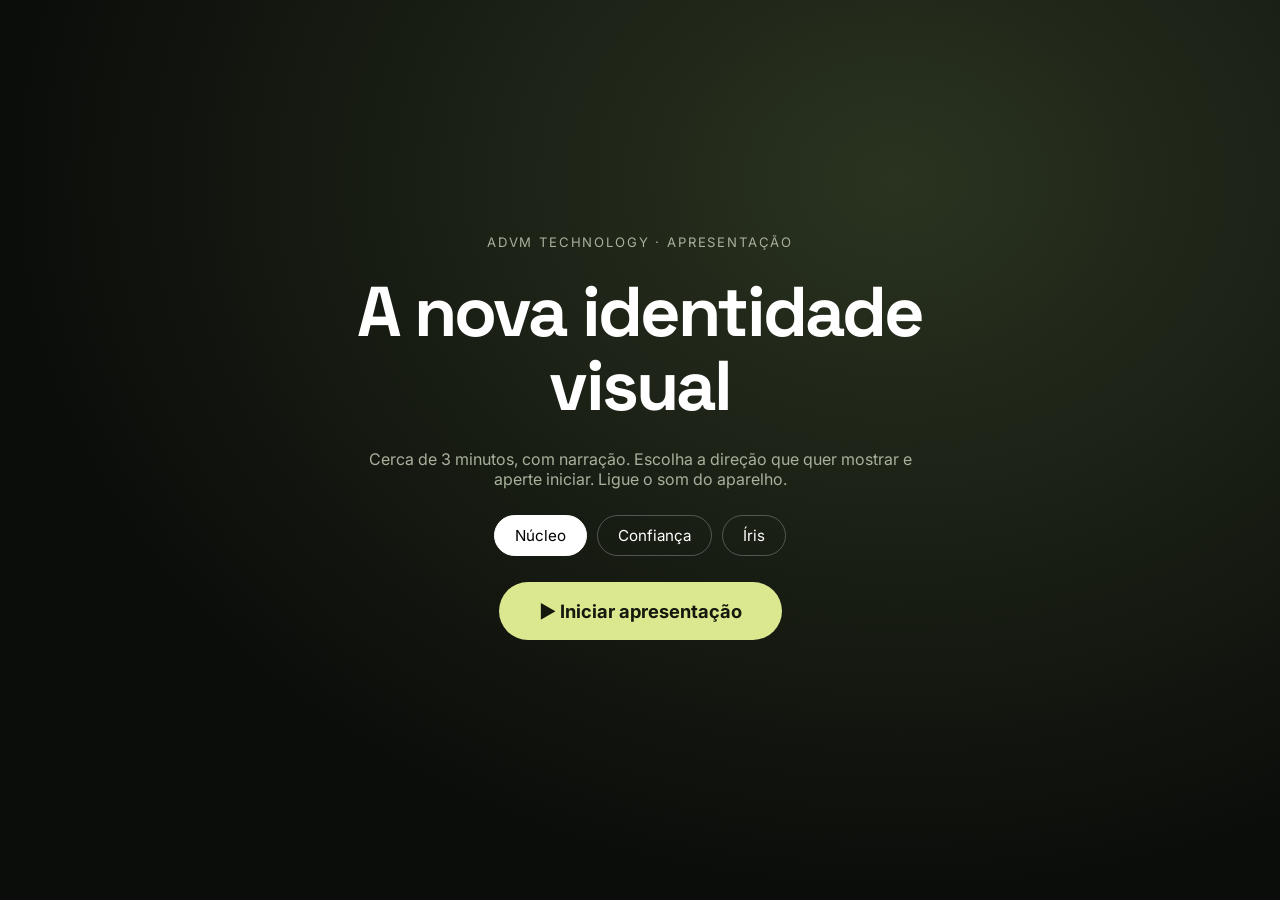
==== apresentacao/index.html @ 069dea04 "Adiciona apresentação animada com narração da identidade visual ADVM Co-Authored-By: Claude Sonnet 5" ====
<!DOCTYPE html>
<html lang="pt-BR">
<head>
<meta charset="UTF-8">
<meta name="viewport" content="width=device-width, initial-scale=1">
<title>ADVM Technology | Apresentação da identidade visual</title>
<link rel="preconnect" href="https://fonts.googleapis.com">
<link rel="preconnect" href="https://fonts.gstatic.com" crossorigin>
<link href="https://fonts.googleapis.com/css2?family=Inter:wght@400;500;600&family=JetBrains+Mono:wght@400;500&family=Outfit:wght@300;400;500;600&family=Sora:wght@400;600;700&family=Space+Grotesk:wght@400;500;700&display=swap" rel="stylesheet">
<style>
*{box-sizing:border-box;margin:0;padding:0}
html,body{height:100%;overflow:hidden;background:#000;color:#fff;font-family:'Inter',system-ui,sans-serif;-webkit-font-smoothing:antialiased}
button{font:inherit;color:inherit;cursor:pointer;border:0;background:none}
#stage{position:absolute;left:50%;top:50%;width:1920px;height:1080px;transform-origin:0 0;overflow:hidden;background:var(--bg);color:var(--fg);--t:cubic-bezier(.16,1,.3,1)}
#bgc{position:absolute;inset:0;width:100%;height:100%}
.glow{position:absolute;inset:0;background:radial-gradient(ellipse 60% 70% at 88% 12%,var(--glow),transparent 70%);opacity:.9}
.mono{font-family:'JetBrains Mono',monospace;letter-spacing:.12em;text-transform:uppercase}
.f1{font-family:var(--f1)}.ac{color:var(--ac)}
.scene{position:absolute;inset:0;opacity:0;visibility:hidden;transition:opacity .7s,transform .7s,filter .7s;transform:scale(1.04);filter:blur(10px)}
.scene.active{opacity:1;visibility:visible;transform:none;filter:none}
.scene.out{opacity:0;visibility:visible;transform:scale(.96) translateY(-30px);filter:blur(12px)}
[data-at]{opacity:0;transform:translateY(46px) scale(.97);transition:opacity .8s var(--t),transform .8s var(--t)}
[data-at].show{opacity:1;transform:none}
.kick{position:absolute;left:120px;top:90px;font-size:22px;color:var(--ac);display:flex;gap:18px;align-items:center}
.kick i{width:60px;height:2px;background:var(--ac);display:block}
h2.t{position:absolute;left:120px;top:140px;font-family:var(--f1);font-weight:var(--wmw);font-size:92px;letter-spacing:-.035em;line-height:1;max-width:1500px}
.lock{display:flex;align-items:center;gap:28px}.lock.v{flex-direction:column;gap:20px;text-align:center}
.wm{display:grid;line-height:1}.lock.v .wm{justify-items:center}
.wm b{font-family:var(--f1);font-weight:var(--wmw);letter-spacing:var(--wmls)}.wm small{font-family:var(--f2);letter-spacing:var(--subls);margin-top:.22em;font-size:.34em;font-weight:400;text-transform:uppercase}
/* marca animada */
.m-ring{stroke-dasharray:1;stroke-dashoffset:1}
.m-fill{opacity:0;transform-box:fill-box;transform-origin:center;transform:scale(.5)}
.active .m-ring{animation:draw 1.5s .25s cubic-bezier(.6,0,.2,1) forwards}
.active .m-fill{animation:pop .9s 1.1s cubic-bezier(.2,1.5,.3,1) forwards}
@keyframes draw{to{stroke-dashoffset:0}}@keyframes pop{to{opacity:1;transform:none}}
/* S1 */
#s1 .center{position:absolute;inset:0;display:grid;place-content:center;justify-items:center;gap:50px}
#s1 .wm b{font-size:190px;display:flex}#s1 .wm b span{display:inline-block;opacity:0;transform:translateY(120%)}
#s1 .wmwrap{overflow:hidden;padding:0 6px}
#s1 .wm small{font-size:44px}
#s1.s1 .wm b span{opacity:1;transform:none;transition:all .9s var(--t)}
#s1 .tag{font-size:26px;color:var(--ac);margin-top:12px}
.ping{position:absolute;border:2px solid var(--ac);border-radius:50%;opacity:0}
.active .ping{animation:ping 3s 1.4s infinite}.ping.b{animation-delay:2.4s!important}
@keyframes ping{0%{opacity:.7;transform:scale(.4)}100%{opacity:0;transform:scale(1.8)}}
/* S2 */
.old{position:absolute;left:140px;top:300px;width:700px;height:520px;border:2px dashed #ffffff30;border-radius:24px;display:grid;place-content:center;justify-items:center;gap:20px}
.old .lab{position:absolute;left:24px;top:18px;font-size:18px;color:#ff6b6b}
.old .gl{font-family:'Space Grotesk';font-weight:700;font-size:170px;letter-spacing:.06em;color:#9aa09a;filter:blur(2.2px);position:relative}
.active .old .gl{animation:glitch 2.2s infinite steps(1)}
@keyframes glitch{0%,100%{transform:none;text-shadow:none}10%{transform:translate(-8px,2px);text-shadow:8px 0 #f0f,-8px 0 #0ff}12%{transform:translate(6px,-3px)}14%{transform:none;text-shadow:none}60%{transform:translate(4px,0);text-shadow:-6px 0 #f0f,6px 0 #0ff}62%{transform:none;text-shadow:none}}
.old p{font-size:22px;color:#8a8f8a}
.probs{position:absolute;left:1000px;top:300px;display:grid;gap:34px;width:800px}
.pr{display:flex;align-items:center;gap:30px;font-family:var(--f1);font-size:54px;font-weight:var(--wmw);letter-spacing:-.02em}
.pr i{flex:none;width:76px;height:76px;border-radius:50%;background:#ff4a4a22;border:2px solid #ff4a4a;display:grid;place-items:center;color:#ff4a4a;font-style:normal;font-size:44px}
/* S3 */
.trip{position:absolute;left:120px;right:120px;top:400px;display:grid;grid-template-columns:repeat(3,1fr);gap:40px}
.tc{border:2px solid #ffffff18;border-radius:28px;padding:50px;background:#ffffff08;min-height:480px;display:grid;align-content:start;gap:24px}
.tc svg{width:150px;height:150px}.tc h3{font-family:var(--f1);font-size:78px;letter-spacing:-.03em;font-weight:var(--wmw);color:var(--ac)}.tc p{font-size:32px;opacity:.75;line-height:1.35}
.ripple{transform-box:fill-box;transform-origin:center;animation:rip 2.2s infinite}.ripple.r2{animation-delay:.7s}.ripple.r3{animation-delay:1.4s}
@keyframes rip{0%{opacity:.9;transform:scale(.4)}100%{opacity:0;transform:scale(1.3)}}
.scan{animation:scan 2.4s ease-in-out infinite alternate}@keyframes scan{from{transform:translateX(-26px)}to{transform:translateX(26px)}}
.beat{transform-box:fill-box;transform-origin:center;animation:beat 1.2s infinite}@keyframes beat{50%{transform:scale(1.12)}}
/* S4 */
.symwrap{position:absolute;left:180px;top:240px;width:720px;height:720px}
.symwrap .guide{position:absolute;inset:-60px;border:2px dashed #ffffff22;border-radius:50%}
.symwrap .cross-h,.symwrap .cross-v{position:absolute;background:#ffffff18}.cross-h{left:-100px;right:-100px;top:50%;height:2px}.cross-v{top:-100px;bottom:-100px;left:50%;width:2px}
.lbl{position:absolute;display:flex;align-items:center;gap:20px;font-size:26px}
.lbl i{display:block;height:2px;background:var(--ac)}.lbl b{font-family:var(--f1);font-size:64px;font-weight:var(--wmw);letter-spacing:-.02em}
.lbl span{display:block;opacity:.7;font-size:28px;max-width:520px;margin-top:6px;font-family:var(--f2)}
/* S5 */
.logos{position:absolute;left:120px;right:120px;top:330px;display:grid;grid-template-columns:1.2fr 1.2fr 1fr;gap:36px}
.lp{height:560px;border-radius:28px;display:grid;place-content:center;justify-items:center;gap:20px;border:2px solid #ffffff14}
.lp .lock .wm{font-size:60px}.lp.v .wm{font-size:64px}
.lp small.cap{position:absolute;bottom:20px;font-size:18px;opacity:.55}
.lp{position:relative}
/* S6 */
.bars{position:absolute;left:120px;right:120px;top:300px;bottom:110px;display:grid;grid-template-columns:repeat(5,1fr);gap:26px}
.bar{border-radius:28px;position:relative;overflow:hidden;display:grid;align-content:end;padding:36px;border:2px solid #ffffff22}
.bar{transform-origin:bottom;transform:scaleY(.12);opacity:.2;transition:transform .9s var(--t),opacity .9s}
.bar.show{transform:none;opacity:1}
.bar b{font-family:var(--f1);font-size:50px;letter-spacing:-.02em;font-weight:var(--wmw)}.bar .hx{font-size:26px;margin-top:8px}.bar p{font-size:24px;margin-top:6px;opacity:.8}
/* S7 */
.tyL{position:absolute;left:120px;top:330px;width:820px}.tyR{position:absolute;left:1000px;top:330px;width:800px}
.big{font-size:360px;line-height:.9;letter-spacing:-.04em}.tyL .nm,.tyR .nm{font-size:24px;color:var(--ac);margin-bottom:14px}
.sam{font-size:60px;line-height:1.12;letter-spacing:-.025em;margin-top:30px;font-family:var(--f1);font-weight:var(--wmw)}
.sam2{font-size:34px;line-height:1.45;margin-top:30px;opacity:.8;font-family:var(--f2)}
.cur::after{content:"";display:inline-block;width:.07em;height:.9em;background:var(--ac);margin-left:8px;vertical-align:-.08em;animation:blink 1s infinite}@keyframes blink{50%{opacity:0}}
/* S8 */
.phone{position:absolute;left:160px;top:250px;width:420px;height:760px;border-radius:56px;border:3px solid #ffffff30;background:var(--bg2);padding:34px 28px;overflow:hidden;box-shadow:0 40px 90px #0009}
.phone .pa{display:flex;align-items:center;gap:22px}.phone .av{width:118px;height:118px;border-radius:50%;background:var(--bg);display:grid;place-items:center;border:2px solid var(--ac)}
.phone .st{display:flex;gap:22px;text-align:center;font-size:19px}.phone .st b{display:block;font-size:26px}
.phone h5{font-size:24px;margin:18px 0 4px}.phone p{font-size:19px;opacity:.7;line-height:1.4}
.phone .gr{display:grid;grid-template-columns:repeat(3,1fr);gap:6px;margin-top:22px}.phone .gr div{aspect-ratio:1;border-radius:6px;display:grid;place-items:center;font-family:var(--f1);font-weight:var(--wmw);font-size:15px;line-height:1.05;padding:8px;text-align:center}
.cards{position:absolute;left:700px;top:260px;width:560px;height:620px}
.bc{position:absolute;width:520px;height:300px;border-radius:20px;padding:34px;display:flex;flex-direction:column;justify-content:space-between;box-shadow:0 30px 70px #0009;border:2px solid #ffffff18}
.bc .nm{font-family:var(--f1);font-weight:var(--wmw);font-size:32px}.bc .ct{font-size:20px;opacity:.85;line-height:1.5}
.bc.a{left:0;top:0;transform:rotate(-6deg)}.bc.b{left:70px;top:320px;transform:rotate(4deg)}
[data-at].bc.a.show{transform:rotate(-6deg)}[data-at].bc.b.show{transform:rotate(4deg)}
.site{position:absolute;left:1320px;top:290px;width:500px;height:560px;border-radius:24px;border:2px solid #ffffff22;background:var(--bg);overflow:hidden;box-shadow:0 40px 90px #0009}
.site .sb{display:flex;justify-content:space-between;align-items:center;padding:20px 24px;border-bottom:1px solid #ffffff14;font-size:15px}
.site h6{font-family:var(--f1);font-weight:var(--wmw);font-size:40px;line-height:1.04;letter-spacing:-.03em;padding:28px 24px 10px}
.site .wallm{display:grid;grid-template-columns:1fr 1fr;gap:8px;padding:12px 24px}.site .wallm i{aspect-ratio:16/9;border-radius:8px;background:linear-gradient(135deg,#0f1a2b,#18283e);border:1px solid #ffffff18;position:relative;overflow:hidden}
.site .wallm i::after{content:"";position:absolute;left:8px;top:8px;width:8px;height:8px;border-radius:50%;background:#ff3b3b;animation:blink 1.2s infinite}
.site .wallm i::before{content:"";position:absolute;left:0;right:0;height:3px;background:var(--ac);opacity:.35;animation:sw 2.6s linear infinite}@keyframes sw{from{top:-4px}to{top:100%}}
.site .bt{margin:14px 24px;display:inline-block;padding:14px 26px;border-radius:999px;font-weight:600;font-size:18px}
/* S9 */
.clear{position:absolute;left:150px;top:300px;width:760px;height:560px;display:grid;place-content:center;border:2px dashed var(--ac);border-radius:16px;background:#ffffff06}
.clear em{position:absolute;font-style:normal;font-size:20px;color:var(--ac)}
.clear .bx{position:absolute;inset:60px;border:1px solid #ffffff30}
.donts{position:absolute;left:1000px;top:300px;width:790px;display:grid;grid-template-columns:1fr 1fr 1fr;gap:26px}
.dn{height:300px;border-radius:22px;border:2px solid #ff4a4a55;background:#ffffff08;position:relative;display:grid;place-content:center;overflow:hidden}
.dn::after{content:"✕";position:absolute;right:14px;top:8px;color:#ff4a4a;font-size:40px}
.dn p{position:absolute;bottom:14px;left:0;right:0;text-align:center;font-size:19px;opacity:.75}
.seal{position:absolute;left:1000px;top:660px;width:790px;padding:26px 30px;border-radius:22px;border:2px solid var(--ac);font-size:28px;line-height:1.4;display:flex;gap:26px;align-items:center}
.seal i{flex:none;width:92px;height:92px;border:2px dashed var(--ac);border-radius:14px;display:grid;place-items:center;font-style:normal;font-size:16px;text-align:center;color:var(--ac)}
/* S10 */
.line{position:absolute;left:180px;right:180px;top:520px;height:6px;background:#ffffff18;border-radius:9px}
.line i{position:absolute;left:0;top:0;height:100%;width:0;background:var(--ac);border-radius:9px;transition:width 1.4s var(--t)}
.steps{position:absolute;left:120px;right:120px;top:420px;display:grid;grid-template-columns:repeat(5,1fr);gap:20px}
.stp{text-align:center;display:grid;gap:22px;justify-items:center;align-content:start}
.stp .nn{width:120px;height:120px;border-radius:50%;background:var(--bg);border:4px solid var(--ac);display:grid;place-items:center;font-family:var(--f1);font-weight:var(--wmw);font-size:54px;color:var(--ac)}
.stp h4{font-family:var(--f1);font-size:38px;font-weight:var(--wmw);letter-spacing:-.02em;margin-top:70px}.stp p{font-size:24px;opacity:.7;max-width:300px}
/* S11 */
#s11 .center{position:absolute;inset:0;display:grid;place-content:center;justify-items:center;gap:40px;text-align:center}
#s11 .wm b{font-size:150px}#s11 .wm small{font-size:36px}
#s11 h2{font-family:var(--f1);font-weight:var(--wmw);font-size:80px;letter-spacing:-.03em;line-height:1.05}
/* UI */
#sub{position:absolute;left:50%;bottom:64px;transform:translateX(-50%);max-width:1500px;text-align:center;font-size:40px;line-height:1.3;padding:16px 34px;border-radius:20px;background:#000a;backdrop-filter:blur(8px);opacity:0;transition:opacity .4s;z-index:5;font-weight:500}
#sub.on{opacity:1}
#ui{position:fixed;left:0;right:0;bottom:0;z-index:20;padding:14px 22px;display:flex;align-items:center;gap:14px;background:linear-gradient(transparent,#000c);opacity:0;transition:opacity .3s}
body.ui #ui,#ui:hover{opacity:1}
#ui button{width:42px;height:42px;border-radius:50%;background:#ffffff1f;font-size:17px;display:grid;place-items:center}#ui button:hover{background:#ffffff40}
#prog{flex:1;display:flex;gap:5px;height:8px}#prog i{flex:1;background:#ffffff30;border-radius:4px;position:relative;overflow:hidden;cursor:pointer}#prog i b{position:absolute;left:0;top:0;bottom:0;width:0;background:#fff}
#cnt{font-size:14px;opacity:.8;min-width:60px;text-align:right;font-family:'JetBrains Mono',monospace}
#start{position:fixed;inset:0;z-index:50;display:grid;place-content:center;justify-items:center;gap:26px;text-align:center;background:radial-gradient(ellipse at 70% 20%,#2a3320,#0b0d0a 70%);padding:30px}
#start h1{font-family:'Space Grotesk';font-size:clamp(2rem,5.5vw,4.4rem);letter-spacing:-.04em;line-height:1.05;max-width:16ch}
#start p{color:#a9b09c;max-width:56ch}
.pills{display:flex;gap:10px;flex-wrap:wrap;justify-content:center}.pills button{padding:10px 20px;border-radius:999px;border:1px solid #ffffff40;font-size:.95rem}.pills button.on{background:#fff;color:#000;border-color:#fff}
#go{padding:18px 40px;border-radius:999px;background:#dbe88f;color:#14180d;font-weight:700;font-size:1.15rem}#go:hover{box-shadow:0 0 40px #dbe88f66}
.hint{font-size:.82rem;color:#7f8872}
</style>
</head>
<body>
<div id="start">
  <p class="hint" style="letter-spacing:.14em;text-transform:uppercase">ADVM Technology · Apresentação</p>
  <h1>A nova identidade visual</h1>
  <p>Cerca de 3 minutos, com narração. Escolha a direção que quer mostrar e aperte iniciar. Ligue o som do aparelho.</p>
  <div class="pills" id="pills"></div>
  <button id="go">▶ Iniciar apresentação</button>
  <p class="hint" id="vhint"></p>
</div>
<div id="stage" style="display:none">
  <canvas id="bgc" width="1920" height="1080"></canvas><div class="glow"></div>
  <div id="scenes"></div>
  <div id="sub"></div>
</div>
<div id="ui"><button id="bPrev" aria-label="Anterior">⏮</button><button id="bPlay" aria-label="Pausar">⏸</button><button id="bNext" aria-label="Próxima">⏭</button><div id="prog"></div><span id="cnt"></span><button id="bMute" aria-label="Som">🔊</button><button id="bFull" aria-label="Tela cheia">⛶</button></div>

<script>
/* ===== TEMAS (as 3 direções) ===== */
const P_A = "M42 22H58L80 64L75 70H25L20 64ZM50 41L56 53H44Z", P_SH = "M50 4L90 18V50C90 74 73 90 50 97C27 90 10 74 10 50V18Z";
const T = {
 nucleo: { name: "Núcleo", tag: "tecnologia e precisão", m: "a", bg: "#101210", bg2: "#171b14", glow: "#4a5640", fg: "#eef2e4", ac: "#dbe88f", ac2: "#dbe88f", on: "#14180d", light: "#f1f4e6", lfg: "#1a2012", f1: "'Space Grotesk',sans-serif", f2: "'JetBrains Mono',monospace", fn1: "Space Grotesk", fn2: "JetBrains Mono", wmw: 700, wmls: ".14em", subls: ".42em",
   sym: ["O círculo é a lente: atenção constante.", "O A é a inicial da marca, uma base sólida e estável."], lb: [["LENTE", "atenção constante"], ["BASE", "a inicial, firme e estável"]],
   pal: [["Verde-limão", "#dbe88f", "para destaque e ação", "#14180d"], ["Oliva", "#5e694f", "para dar profundidade", "#eef2e4"], ["Grafite", "#101210", "como base de tudo", "#eef2e4"], ["Névoa", "#eef2e4", "para leitura confortável", "#101210"], ["Vermelho", "#ff4a4a", "só para alertas", "#101210"]] },
 confianca: { name: "Confiança", tag: "corporativa e institucional", m: "shield", bg: "#0a1a2f", bg2: "#10253f", glow: "#17508f", fg: "#f4f6f8", ac: "#3d9bff", ac2: "#0a1a2f", on: "#04101f", light: "#f4f6f8", lfg: "#0a1a2f", f1: "'Sora',sans-serif", f2: "'Inter',sans-serif", fn1: "Sora", fn2: "Inter", wmw: 700, wmls: ".1em", subls: ".38em",
   sym: ["O escudo é proteção: a promessa da marca.", "O A, no centro, é a inicial: uma base sólida."], lb: [["ESCUDO", "proteção como promessa"], ["BASE", "a inicial, firme e estável"]],
   pal: [["Azul-marinho", "#0a1a2f", "como base e seriedade", "#f4f6f8"], ["Azul-sinal", "#3d9bff", "para destaque e ação", "#04101f"], ["Aço", "#8aa0b8", "para textos de apoio", "#04101f"], ["Névoa", "#f4f6f8", "para fundos claros", "#0a1a2f"], ["Âmbar", "#ffb020", "só para alertas", "#04101f"]] },
 iris: { name: "Íris", tag: "sóbria e premium", m: "iris", bg: "#141312", bg2: "#1c1a18", glow: "#5a4a2a", fg: "#f3efe6", ac: "#c9ad72", ac2: "#c9ad72", on: "#141312", light: "#f3efe6", lfg: "#141312", f1: "'Outfit',sans-serif", f2: "'Inter',sans-serif", fn1: "Outfit", fn2: "Inter", wmw: 500, wmls: ".3em", subls: ".5em",
   sym: ["O círculo é a íris: um olhar atento.", "O A traz o ponto central, o foco de uma câmera."], lb: [["ÍRIS", "olhar sempre atento"], ["FOCO", "o ponto central do A"]],
   pal: [["Grafite", "#141312", "como base e elegância", "#f3efe6"], ["Champagne", "#c9ad72", "para destaque e detalhes", "#141312"], ["Bronze", "#8c7545", "para linhas e sombras", "#f3efe6"], ["Areia", "#f3efe6", "para fundos claros", "#141312"], ["Chumbo", "#2a2825", "para superfícies", "#f3efe6"]] }
};
function mk(d, c1, c2, s, anim) {
  const a = `width="${s}" height="${s}" viewBox="0 0 100 100" aria-hidden="true"`, R = anim ? "m-ring" : "", F = anim ? "m-fill" : "", ps = anim ? ' pathLength="1"' : "";
  const sa = anim ? "" : ' style="stroke-dasharray:none"';
  if (d.m === "a") return `<svg ${a}><circle class="${R}"${ps} cx="50" cy="50" r="46" fill="none" stroke="${c1}" stroke-width="4"/><path class="${F}" fill="${c1}" fill-rule="evenodd" d="${P_A}"/></svg>`;
  if (d.m === "shield") return `<svg ${a}><path class="${R}"${ps} d="${P_SH}" fill="none" stroke="${c1}" stroke-width="3"/><path class="${F}" d="${P_SH}" fill="${c1}"/><path class="${F}" transform="translate(20 20) scale(.6)" fill="${c2}" fill-rule="evenodd" d="${P_A}"/></svg>`;
  return `<svg ${a}><circle class="${R}"${ps} cx="50" cy="50" r="46" fill="none" stroke="${c1}" stroke-width="2.5"/><path class="${R}"${ps} d="M29 74L50 26L71 74" fill="none" stroke="${c1}" stroke-width="6"/><path class="${F}" d="M39 60H61" stroke="${c1}" stroke-width="5"/><circle class="${F}" cx="50" cy="45" r="3.6" fill="${c2}"/></svg>`;
}
const lock = (d, c1, c2, fg, v, ms, fs, anim) => `<div class="lock ${v ? "v" : ""}" style="color:${fg}">${mk(d, c1, c2, ms, anim)}<div class="wm" style="font-size:${fs}px"><b>ADVM</b><small>Technology</small></div></div>`;
const dkC = d => d.m === "shield" ? ["#0a1a2f", "#3d9bff"] : d.m === "iris" ? ["#8c7545", "#8c7545"] : ["#1a2012", "#1a2012"];

/* ===== CENAS ===== */
function scenes(d) {
  const [lk1, lk2] = dkC(d), pal = d.pal;
  const iconEye = `<svg viewBox="0 0 150 150"><circle class="ripple" cx="75" cy="75" r="60" fill="none" stroke="${d.ac}" stroke-width="3"/><circle class="ripple r2" cx="75" cy="75" r="60" fill="none" stroke="${d.ac}" stroke-width="3"/><circle cx="75" cy="75" r="40" fill="none" stroke="${d.ac}" stroke-width="5"/><circle class="beat" cx="75" cy="75" r="16" fill="${d.ac}"/></svg>`;
  const iconSense = `<svg viewBox="0 0 150 150"><path class="ripple" d="M25 75a50 50 0 0 1 100 0" fill="none" stroke="${d.ac}" stroke-width="4"/><path class="ripple r2" d="M40 75a35 35 0 0 1 70 0" fill="none" stroke="${d.ac}" stroke-width="4"/><path class="ripple r3" d="M55 75a20 20 0 0 1 40 0" fill="none" stroke="${d.ac}" stroke-width="4"/><circle cx="75" cy="92" r="12" fill="${d.ac}"/><path d="M75 104V130" stroke="${d.ac}" stroke-width="5"/></svg>`;
  const iconResp = `<svg viewBox="0 0 150 150"><path class="beat" d="M75 12L125 30V70C125 102 104 124 75 136C46 124 25 102 25 70V30Z" fill="none" stroke="${d.ac}" stroke-width="5"/><path d="M52 76L68 92L100 56" fill="none" stroke="${d.ac}" stroke-width="9" stroke-linecap="round" stroke-linejoin="round"/></svg>`;
  const wmL = "ADVM".split("").map((c, i) => `<span style="transition-delay:${i * .12}s">${c}</span>`).join("");
  return [
   { id: "s1", html: `<div class="center"><div style="position:relative;display:grid;place-items:center"><i class="ping" style="width:520px;height:520px"></i><i class="ping b" style="width:520px;height:520px"></i>${mk(d, d.ac, d.ac2, 360, true)}</div>
      <div class="wm f1" style="font-size:1px"><div class="wmwrap"><b>${wmL}</b></div><small data-at="1" style="font-size:44px">Technology</small></div>
      <div class="tag mono" data-at="2">Nova identidade visual · ${d.name}</div></div>`,
     say: ["Esta é a nova identidade visual da ADVM Technology.", "Uma marca que vigia, detecta e responde.", `Direção ${d.name}: ${d.tag}.`], on: s => document.getElementById("s1").classList.toggle("s1", s >= 1) },
   { id: "s2", html: `<div class="kick mono"><i></i>Ponto de partida</div><h2 class="t">Antes: só um logo.</h2>
      <div class="old"><span class="lab mono">Logo atual</span><div class="gl">ADVM</div><p>imagem, sem versão vetorial</p></div>
      <div class="probs"><div class="pr" data-at="1"><i>✕</i>Sem versão vetorial</div><div class="pr" data-at="2"><i>✕</i>Sem cores definidas</div><div class="pr" data-at="2" style="transition-delay:.25s"><i>✕</i>Sem regras de uso</div><div class="pr" data-at="3"><i>✕</i>Sem redes sociais</div></div>`,
     say: ["Antes, a ADVM tinha apenas um logo feito com inteligência artificial.", "Em imagem, sem versão vetorial.", "Sem cores definidas e sem regras de uso.", "E sem nenhuma presença nas redes sociais."] },
   { id: "s3", html: `<div class="kick mono"><i></i>Conceito</div><h2 class="t">Segurança que vigia, detecta e responde.</h2>
      <div class="trip"><div class="tc" data-at="1">${iconEye}<h3>Vigia</h3><p>Câmeras sempre atentas, dia e noite.</p></div><div class="tc" data-at="2">${iconSense}<h3>Detecta</h3><p>Sensores que percebem antes do problema crescer.</p></div><div class="tc" data-at="3">${iconResp}<h3>Responde</h3><p>Ação rápida, com um único responsável.</p></div></div>`,
     say: ["O conceito nasce de uma promessa simples.", "Vigia: câmeras sempre atentas.", "Detecta: sensores que percebem antes que o problema cresça.", "Responde: ação rápida, com um único responsável pela obra."] },
   { id: "s4", html: `<div class="kick mono"><i></i>O símbolo</div><h2 class="t" style="left:1000px;top:150px;max-width:800px;font-size:80px">Simples. Forte. Reconhecível.</h2>
      <div class="symwrap"><div class="guide"></div><div class="cross-h"></div><div class="cross-v"></div>${mk(d, d.ac, d.ac2, 720, true)}</div>
      <div class="lbl" style="left:1000px;top:470px" data-at="1"><i style="width:70px"></i><div><b>${d.lb[0][0]}</b><span>${d.lb[0][1]}</span></div></div>
      <div class="lbl" style="left:1000px;top:690px" data-at="2"><i style="width:70px"></i><div><b>${d.lb[1][0]}</b><span>${d.lb[1][1]}</span></div></div>`,
     say: ["O símbolo é simples e forte.", d.sym[0], d.sym[1], "Dois elementos, uma ideia: proteger."] },
   { id: "s5", html: `<div class="kick mono"><i></i>A logo</div><h2 class="t">Funciona em qualquer fundo.</h2>
      <div class="logos"><div class="lp" data-at="1" style="background:${d.bg2}">${lock(d, d.ac, d.ac2, d.fg, false, 120, 60)}<small class="cap mono">horizontal · fundo escuro</small></div>
      <div class="lp" data-at="2" style="background:${d.light}">${lock(d, lk1, lk2, d.lfg, false, 120, 60)}<small class="cap mono" style="color:${d.lfg}">horizontal · fundo claro</small></div>
      <div class="lp" data-at="3" style="background:${d.ac}">${lock(d, d.on, d.m === "shield" ? d.ac : d.on, d.on, true, 150, 64)}<small class="cap mono" style="color:${d.on}">vertical · cor de destaque</small></div></div>`,
     say: ["A logo funciona em qualquer fundo.", "Versão horizontal, para o dia a dia.", "Versão clara, para documentos e papel.", "E a vertical, em cor de destaque, para os momentos especiais."] },
   { id: "s6", html: `<div class="kick mono"><i></i>Cores</div><h2 class="t">Uma paleta enxuta, com função.</h2>
      <div class="bars">${pal.map((p, i) => `<div class="bar" data-at="${i + 1}" data-bar style="background:${p[1]};color:${p[3]}"><b>${p[0]}</b><div class="hx mono">${p[1].toUpperCase()}</div><p>${p[2]}</p></div>`).join("")}</div>`,
     say: ["Uma paleta enxuta, e cada cor com uma função.", ...pal.map(p => `${p[0]}, ${p[2]}.`)] },
   { id: "s7", html: `<div class="kick mono"><i></i>Tipografia</div><h2 class="t">Duas fontes. Uma voz.</h2>
      <div class="tyL" data-at="1"><div class="nm mono">Títulos · ${d.fn1}</div><div class="big f1" style="font-weight:${d.wmw}">Aa</div><div class="sam cur">Segurança que vigia.</div></div>
      <div class="tyR" data-at="2"><div class="nm mono">Textos · ${d.fn2}</div><div class="big" style="font-family:${d.f2}">Aa</div><div class="sam2">Controle de acesso, CFTV, alarme e detecção de incêndio. Do projeto à manutenção.</div></div>`,
     say: ["Duas fontes, uma única voz.", `${d.fn1}, nos títulos e na logo.`, `E ${d.fn2}, nos textos e detalhes.`, "Moderna, legível e com personalidade."] },
   { id: "s8", html: `<div class="kick mono"><i></i>Aplicações</div><h2 class="t" style="left:700px;top:140px;font-size:76px;max-width:1100px">A identidade em ação.</h2>
      <div class="phone" data-at="1"><div class="pa"><div class="av">${mk(d, d.ac, d.ac2, 78)}</div><div class="st"><div><b>0</b>posts</div><div><b>0</b>seguidores</div></div></div><h5>ADVM Technology</h5><p>Segurança eletrônica. Controle de acesso, CFTV, alarme e incêndio.</p>
        <div class="gr">${["Segurança que vigia.", "Controle de acesso", "CFTV", "Incêndio", "Alarme", "Obras"].map((t, i) => `<div style="background:${i % 2 ? d.light : d.ac};color:${i % 2 ? d.lfg : d.on}">${t}</div>`).join("")}</div></div>
      <div class="cards"><div class="bc a" data-at="2" style="background:${d.bg2};color:${d.fg}">${lock(d, d.ac, d.ac2, d.fg, false, 54, 30)}<div><div class="nm">Nome Sobrenome</div><div class="ct">Cargo · (00) 00000-0000<br>contato@seudominio.com.br</div></div></div>
        <div class="bc b" data-at="2" style="background:${d.ac};color:${d.on};align-items:center;justify-content:center;transition-delay:.3s">${lock(d, d.on, d.m === "shield" ? d.ac : d.on, d.on, true, 90, 42)}</div></div>
      <div class="site" data-at="3"><div class="sb">${lock(d, d.ac, d.ac2, d.fg, false, 30, 16)}<span class="ac">Orçamento</span></div><h6>Segurança que <span class="ac">vigia</span>, detecta e responde.</h6><div class="wallm"><i></i><i></i><i></i><i></i></div><span class="bt" style="background:${d.ac};color:${d.on}">Falar com a central →</span></div>`,
     say: ["Agora, a identidade em ação.", "No Instagram, com avatar e posts padronizados. O perfil será criado junto.", "No cartão de visita, frente e verso.", "E no site, que vira uma central de monitoramento ao vivo."] },
   { id: "s9", html: `<div class="kick mono"><i></i>Regras de uso</div><h2 class="t">Consistência é confiança.</h2>
      <div class="clear" data-at="1"><div class="bx"></div><em style="left:20px;top:14px">espaço de proteção</em>${lock(d, d.ac, d.ac2, d.fg, false, 140, 74)}</div>
      <div class="donts"><div class="dn" data-at="2"><div style="transform:scaleX(1.6) scaleY(.6)">${lock(d, d.ac, d.ac2, d.fg, true, 70, 34)}</div><p>não distorcer</p></div><div class="dn" data-at="2" style="transition-delay:.2s"><div style="transform:rotate(-24deg)">${lock(d, d.ac, d.ac2, d.fg, true, 70, 34)}</div><p>não girar</p></div><div class="dn" data-at="2" style="transition-delay:.4s"><div>${lock(d, "#ff4a4a", "#ff4a4a", "#ff4a4a", true, 70, 34)}</div><p>não trocar as cores</p></div></div>
      <div class="seal" data-at="3"><i class="mono">selo<br>oficial</i><div>O selo da Intelbras entra sempre <b class="ac">separado</b> da logo e sem alterações.</div></div>`,
     say: ["Para manter tudo consistente, existem regras.", "Respeitar o espaço de proteção ao redor da logo.", "Nunca distorcer, girar ou trocar as cores.", "E o selo oficial da Intelbras entra sempre separado, sem alterações, como pede o manual de parceiros."] },
   { id: "s10", html: `<div class="kick mono"><i></i>Próximos passos</div><h2 class="t">Do conceito ao mercado.</h2>
      <div class="line"><i id="lnFill"></i></div>
      <div class="steps">${[["1", "Aprovar", "escolher a direção"], ["2", "Kit de marca", "logo em SVG e PNG, paleta e guia"], ["3", "Site", "aplicar a identidade"], ["4", "Redes", "Instagram e Google"], ["5", "Selo", "Intelbras no lugar certo"]].map((s, i) => `<div class="stp" data-at="${Math.min(i + 1, 4)}" style="transition-delay:${i === 4 ? .35 : 0}s"><div class="nn">${s[0]}</div><h4>${s[1]}</h4><p>${s[2]}</p></div>`).join("")}</div>`,
     say: ["Os próximos passos são claros.", "Aprovar a direção.", "Receber o kit de marca completo.", "Aplicar tudo no site.", "Criar o Instagram e o perfil no Google, com o selo oficial no lugar certo."],
     on: s => { document.getElementById("lnFill").style.width = Math.min(100, s * 25 + 2) + "%"; } },
   { id: "s11", html: `<div class="center"><div style="position:relative;display:grid;place-items:center"><i class="ping" style="width:420px;height:420px"></i><i class="ping b" style="width:420px;height:420px"></i>${mk(d, d.ac, d.ac2, 280, true)}</div>
      <div class="wm f1" style="font-size:1px"><b style="font-size:150px">ADVM</b><small style="font-size:36px">Technology</small></div>
      <h2 data-at="1">Tecnologia que <span class="ac">enxerga</span>.<br>Identidade que <span class="ac">fica</span>.</h2></div>`,
     say: ["ADVM Technology.", "Tecnologia que enxerga. Identidade que fica."], tail: 2500 }
  ];
}

/* ===== ESTADO / MOTOR ===== */
const $ = s => document.querySelector(s);
let theme = location.hash.replace("#", ""); if (!T[theme]) theme = "nucleo";
let S = [], idx = 0, playing = false, token = 0, muted = false, ptVoice = null, audioCtx = null, drone = null;
const stage = $("#stage"), subEl = $("#sub");

function applyTheme() {
  const d = T[theme]; stage.style.cssText += `;--bg:${d.bg};--bg2:${d.bg2};--glow:${d.glow};--fg:${d.fg};--ac:${d.ac};--f1:${d.f1};--f2:${d.f2};--wmw:${d.wmw};--wmls:${d.wmls};--subls:${d.subls}`;
  S = scenes(d); $("#scenes").innerHTML = S.map(s => `<section class="scene" id="${s.id}">${s.html}</section>`).join("");
  $("#prog").innerHTML = S.map((_, i) => `<i data-i="${i}"><b></b></i>`).join("");
  $("#prog").querySelectorAll("i").forEach(el => el.addEventListener("click", () => goScene(+el.dataset.i)));
}
$("#pills").innerHTML = Object.keys(T).map(k => `<button data-k="${k}" class="${k === theme ? "on" : ""}">${T[k].name}</button>`).join("");
$("#pills").addEventListener("click", e => { const k = e.target.dataset.k; if (!k) return; theme = k; location.hash = k; $("#pills").querySelectorAll("button").forEach(b => b.classList.toggle("on", b.dataset.k === k)); });

function fit() { const s = Math.min(innerWidth / 1920, innerHeight / 1080); stage.style.transform = `translate(${-960 * s}px,${-540 * s}px) scale(${s})`; stage.style.left = "50%"; stage.style.top = "50%"; }
addEventListener("resize", fit);

/* voz */
function pickVoice() {
  const vs = speechSynthesis.getVoices(); if (!vs.length) return;
  const pt = vs.filter(v => /^pt[-_]BR/i.test(v.lang) || /portugu[eê]s.*brasil|brazil/i.test(v.name));
  const rank = v => /google|natural|neural|online|luciana|francisca|antonio|thalita|microsoft/i.test(v.name) ? 0 : 1;
  ptVoice = pt.sort((a, b) => rank(a) - rank(b))[0] || vs.find(v => /^pt/i.test(v.lang)) || null;
  $("#vhint").textContent = ptVoice ? "Voz da narração: " + ptVoice.name : "Nenhuma voz em português encontrada neste aparelho: a apresentação segue com legendas.";
}
if ("speechSynthesis" in window) { pickVoice(); speechSynthesis.addEventListener("voiceschanged", pickVoice); }

const sleep = (ms, my) => new Promise(res => { let e = 0; const iv = setInterval(() => { if (my !== token) { clearInterval(iv); res(false); return; } if (playing) e += 50; if (e >= ms) { clearInterval(iv); res(true); } }, 50); });
function speak(text, my) {
  const fallback = () => sleep(Math.max(1700, text.split(/\s+/).length * 400), my);
  if (muted || !ptVoice || !("speechSynthesis" in window)) return fallback();
  return new Promise(res => {
    let done = false, started = false; const u = new SpeechSynthesisUtterance(text);
    u.voice = ptVoice; u.lang = ptVoice.lang; u.rate = 1.06; u.pitch = 1;
    const fin = v => { if (!done) { done = true; clearInterval(iv); res(v); } };
    u.onstart = () => { started = true; }; u.onend = () => fin(true); u.onerror = () => { if (!started) fallback().then(fin); else fin(true); };
    speechSynthesis.cancel(); speechSynthesis.speak(u);
    setTimeout(() => { if (!started && !done) { speechSynthesis.cancel(); fallback().then(fin); } }, 2500);
    const iv = setInterval(() => { if (my !== token) { speechSynthesis.cancel(); fin(false); } }, 80);
  });
}

/* áudio: whoosh + base ambiente */
function audioInit() {
  if (audioCtx) return; try { audioCtx = new (window.AudioContext || window.webkitAudioContext)(); } catch (e) { return; }
  const g = audioCtx.createGain(); g.gain.value = .035; g.connect(audioCtx.destination);
  [55, 82.5, 110.4].forEach((f, i) => { const o = audioCtx.createOscillator(); o.type = i ? "sine" : "triangle"; o.frequency.value = f; const l = audioCtx.createGain(); l.gain.value = i ? .5 : 1; o.connect(l); l.connect(g); o.start(); });
  drone = g;
}
function whoosh() {
  if (!audioCtx || muted) return; const t = audioCtx.currentTime, len = audioCtx.sampleRate * .7, b = audioCtx.createBuffer(1, len, audioCtx.sampleRate), d = b.getChannelData(0);
  for (let i = 0; i < len; i++) d[i] = (Math.random() * 2 - 1) * Math.pow(1 - i / len, 2);
  const s = audioCtx.createBufferSource(); s.buffer = b; const f = audioCtx.createBiquadFilter(); f.type = "bandpass"; f.Q.value = 1.2; f.frequency.setValueAtTime(300, t); f.frequency.exponentialRampToValueAtTime(3200, t + .6);
  const g = audioCtx.createGain(); g.gain.setValueAtTime(.0001, t); g.gain.exponentialRampToValueAtTime(.16, t + .15); g.gain.exponentialRampToValueAtTime(.0001, t + .7);
  s.connect(f); f.connect(g); g.connect(audioCtx.destination); s.start(t);
}

/* cenas */
function reveal(el, step) { el.querySelectorAll("[data-at]").forEach(n => n.classList.toggle("show", +n.dataset.at <= step)); }
function setProg(i, frac) { $("#prog").querySelectorAll("i").forEach((el, k) => el.firstChild.style.width = (k < i ? 100 : k === i ? frac * 100 : 0) + "%"); $("#cnt").textContent = `${i + 1} / ${S.length}`; }
function sub(t) { subEl.textContent = t; subEl.classList.toggle("on", !!t); }
function show(i, step) { // para depuração e navegação
  S.forEach((s, k) => { const el = document.getElementById(s.id); el.classList.toggle("active", k === i); el.classList.remove("out"); });
  const el = document.getElementById(S[i].id); reveal(el, step); if (S[i].on) S[i].on(step);
}
async function playScene(i) {
  const my = ++token, sc = S[i], prev = S[idx] && idx !== i ? document.getElementById(S[idx].id) : null; idx = i;
  if (prev) { prev.classList.remove("active"); prev.classList.add("out"); setTimeout(() => prev.classList.remove("out"), 750); }
  const el = document.getElementById(sc.id); el.querySelectorAll("[data-at]").forEach(n => n.classList.remove("show")); if (sc.on) sc.on(-1);
  el.classList.remove("active"); void el.offsetWidth; el.classList.add("active"); whoosh(); boost = 1; sub(""); setProg(i, 0);
  await sleep(700, my);
  for (let s = 0; s < sc.say.length; s++) {
    if (my !== token) return; reveal(el, s); if (sc.on) sc.on(s); sub(sc.say[s]); setProg(i, (s + .5) / sc.say.length);
    if (!(await speak(sc.say[s], my))) return; setProg(i, (s + 1) / sc.say.length); if (!(await sleep(450, my))) return;
  }
  if (!(await sleep(sc.tail || 900, my))) return;
  if (i < S.length - 1) playScene(i + 1); else { playing = false; sub(""); $("#bPlay").textContent = "↻"; }
}
function goScene(i) { i = Math.max(0, Math.min(S.length - 1, i)); if (!playing) { playing = true; $("#bPlay").textContent = "⏸"; } speechSynthesis && speechSynthesis.cancel(); playScene(i); }
function toggle() {
  if (!playing && idx === S.length - 1 && $("#bPlay").textContent === "↻") { goScene(0); return; }
  playing = !playing; $("#bPlay").textContent = playing ? "⏸" : "▶"; if ("speechSynthesis" in window && started) playing ? speechSynthesis.resume() : speechSynthesis.pause();
}
let started = false;
function begin() {
  $("#start").style.display = "none"; stage.style.display = "block"; applyTheme(); fit(); started = true; playing = true; audioInit(); bgLoop(); playScene(0); uiShow();
}
$("#go").addEventListener("click", begin);
$("#bPlay").addEventListener("click", toggle); $("#bNext").addEventListener("click", () => goScene(idx + 1)); $("#bPrev").addEventListener("click", () => goScene(idx - 1));
$("#bMute").addEventListener("click", () => { muted = !muted; $("#bMute").textContent = muted ? "🔇" : "🔊"; if (muted && "speechSynthesis" in window) speechSynthesis.cancel(); if (drone) drone.gain.value = muted ? 0 : .035; });
$("#bFull").addEventListener("click", () => { document.fullscreenElement ? document.exitFullscreen() : document.documentElement.requestFullscreen().catch(() => {}); });
addEventListener("keydown", e => { if (!started) return; if (e.key === "ArrowRight") goScene(idx + 1); else if (e.key === "ArrowLeft") goScene(idx - 1); else if (e.key === " ") { e.preventDefault(); toggle(); } else if (e.key === "f") $("#bFull").click(); });
let uiT; function uiShow() { document.body.classList.add("ui"); clearTimeout(uiT); uiT = setTimeout(() => document.body.classList.remove("ui"), 2600); }
addEventListener("pointermove", uiShow);

/* fundo animado */
let boost = 0;
function bgLoop() {
  const c = $("#bgc"), x = c.getContext("2d"), d = T[theme], pts = Array.from({ length: 70 }, () => ({ x: Math.random() * 1920, y: Math.random() * 1080, v: .15 + Math.random() * .5, r: 1 + Math.random() * 2.2 }));
  let t = 0;
  (function f() {
    t += 1; const col = d.ac; x.clearRect(0, 0, 1920, 1080); boost *= .96;
    x.strokeStyle = col + "14"; x.lineWidth = 1; const off = (t * .4) % 80;
    for (let i = -1; i < 25; i++) { x.beginPath(); x.moveTo(i * 80 + off, 0); x.lineTo(i * 80 + off, 1080); x.stroke(); }
    for (let i = 0; i < 14; i++) { x.beginPath(); x.moveTo(0, i * 80); x.lineTo(1920, i * 80); x.stroke(); }
    pts.forEach(p => { p.y -= p.v * (1 + boost * 6); if (p.y < -5) { p.y = 1085; p.x = Math.random() * 1920; } x.fillStyle = col + "55"; x.beginPath(); x.arc(p.x, p.y, p.r, 0, 7); x.fill(); });
    const sy = (t * 2.2) % 1300 - 110; const g = x.createLinearGradient(0, sy, 0, sy + 110); g.addColorStop(0, col + "00"); g.addColorStop(.5, col + "12"); g.addColorStop(1, col + "00"); x.fillStyle = g; x.fillRect(0, sy, 1920, 110);
    requestAnimationFrame(f);
  })();
}
window.__show = (i, s, th) => { if (th) theme = th; if (!started) { $("#start").style.display = "none"; stage.style.display = "block"; applyTheme(); fit(); started = true; bgLoop(); } show(i, s); };
</script>
</body>
</html>
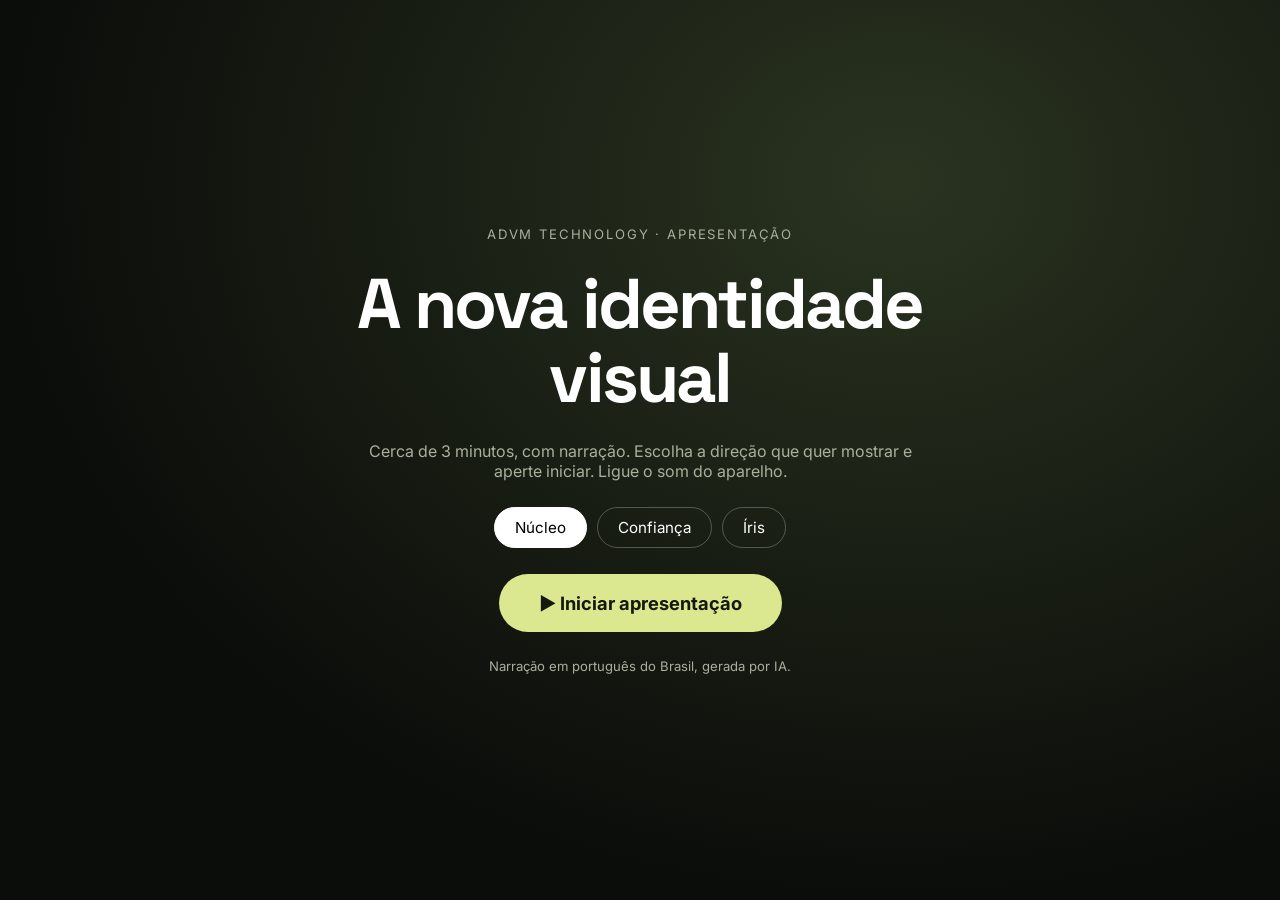
==== commit e8e46ab4: "Apresentação: narração com voz de IA em português do Brasil Co-Authored-By: Claude Sonnet 5.5 <norep" ====
--- a/apresentacao/index.html
+++ b/apresentacao/index.html
@@ -148,7 +148,7 @@
   <p>Cerca de 3 minutos, com narração. Escolha a direção que quer mostrar e aperte iniciar. Ligue o som do aparelho.</p>
   <div class="pills" id="pills"></div>
   <button id="go">▶ Iniciar apresentação</button>
-  <p class="hint" id="vhint"></p>
+  <p class="hint" id="vhint">Narração em português do Brasil, gerada por IA.</p>
 </div>
 <div id="stage" style="display:none">
   <canvas id="bgc" width="1920" height="1080"></canvas><div class="glow"></div>
@@ -265,14 +265,88 @@
   const pt = vs.filter(v => /^pt[-_]BR/i.test(v.lang) || /portugu[eê]s.*brasil|brazil/i.test(v.name));
   const rank = v => /google|natural|neural|online|luciana|francisca|antonio|thalita|microsoft/i.test(v.name) ? 0 : 1;
   ptVoice = pt.sort((a, b) => rank(a) - rank(b))[0] || vs.find(v => /^pt/i.test(v.lang)) || null;
-  $("#vhint").textContent = ptVoice ? "Voz da narração: " + ptVoice.name : "Nenhuma voz em português encontrada neste aparelho: a apresentação segue com legendas.";
+  
 }
 if ("speechSynthesis" in window) { pickVoice(); speechSynthesis.addEventListener("voiceschanged", pickVoice); }
 
 const sleep = (ms, my) => new Promise(res => { let e = 0; const iv = setInterval(() => { if (my !== token) { clearInterval(iv); res(false); return; } if (playing) e += 50; if (e >= ms) { clearInterval(iv); res(true); } }, 50); });
+const AUDIO = {
+"Esta é a nova identidade visual da ADVM Technology.": "audio/00.mp3",
+"Uma marca que vigia, detecta e responde.": "audio/01.mp3",
+"Direção Núcleo: tecnologia e precisão.": "audio/02.mp3",
+"Antes, a ADVM tinha apenas um logo feito com inteligência artificial.": "audio/03.mp3",
+"Em imagem, sem versão vetorial.": "audio/04.mp3",
+"Sem cores definidas e sem regras de uso.": "audio/05.mp3",
+"E sem nenhuma presença nas redes sociais.": "audio/06.mp3",
+"O conceito nasce de uma promessa simples.": "audio/07.mp3",
+"Vigia: câmeras sempre atentas.": "audio/08.mp3",
+"Detecta: sensores que percebem antes que o problema cresça.": "audio/09.mp3",
+"Responde: ação rápida, com um único responsável pela obra.": "audio/10.mp3",
+"O símbolo é simples e forte.": "audio/11.mp3",
+"O círculo é a lente: atenção constante.": "audio/12.mp3",
+"O A é a inicial da marca, uma base sólida e estável.": "audio/13.mp3",
+"Dois elementos, uma ideia: proteger.": "audio/14.mp3",
+"A logo funciona em qualquer fundo.": "audio/15.mp3",
+"Versão horizontal, para o dia a dia.": "audio/16.mp3",
+"Versão clara, para documentos e papel.": "audio/17.mp3",
+"E a vertical, em cor de destaque, para os momentos especiais.": "audio/18.mp3",
+"Uma paleta enxuta, e cada cor com uma função.": "audio/19.mp3",
+"Verde-limão, para destaque e ação.": "audio/20.mp3",
+"Oliva, para dar profundidade.": "audio/21.mp3",
+"Grafite, como base de tudo.": "audio/22.mp3",
+"Névoa, para leitura confortável.": "audio/23.mp3",
+"Vermelho, só para alertas.": "audio/24.mp3",
+"Duas fontes, uma única voz.": "audio/25.mp3",
+"Space Grotesk, nos títulos e na logo.": "audio/26.mp3",
+"E JetBrains Mono, nos textos e detalhes.": "audio/27.mp3",
+"Moderna, legível e com personalidade.": "audio/28.mp3",
+"Agora, a identidade em ação.": "audio/29.mp3",
+"No Instagram, com avatar e posts padronizados. O perfil será criado junto.": "audio/30.mp3",
+"No cartão de visita, frente e verso.": "audio/31.mp3",
+"E no site, que vira uma central de monitoramento ao vivo.": "audio/32.mp3",
+"Para manter tudo consistente, existem regras.": "audio/33.mp3",
+"Respeitar o espaço de proteção ao redor da logo.": "audio/34.mp3",
+"Nunca distorcer, girar ou trocar as cores.": "audio/35.mp3",
+"E o selo oficial da Intelbras entra sempre separado, sem alterações, como pede o manual de parceiros.": "audio/36.mp3",
+"Os próximos passos são claros.": "audio/37.mp3",
+"Aprovar a direção.": "audio/38.mp3",
+"Receber o kit de marca completo.": "audio/39.mp3",
+"Aplicar tudo no site.": "audio/40.mp3",
+"Criar o Instagram e o perfil no Google, com o selo oficial no lugar certo.": "audio/41.mp3",
+"ADVM Technology.": "audio/42.mp3",
+"Tecnologia que enxerga. Identidade que fica.": "audio/43.mp3",
+"Direção Confiança: corporativa e institucional.": "audio/44.mp3",
+"O escudo é proteção: a promessa da marca.": "audio/45.mp3",
+"O A, no centro, é a inicial: uma base sólida.": "audio/46.mp3",
+"Azul-marinho, como base e seriedade.": "audio/47.mp3",
+"Azul-sinal, para destaque e ação.": "audio/48.mp3",
+"Aço, para textos de apoio.": "audio/49.mp3",
+"Névoa, para fundos claros.": "audio/50.mp3",
+"Âmbar, só para alertas.": "audio/51.mp3",
+"Sora, nos títulos e na logo.": "audio/52.mp3",
+"E Inter, nos textos e detalhes.": "audio/53.mp3",
+"Direção Íris: sóbria e premium.": "audio/54.mp3",
+"O círculo é a íris: um olhar atento.": "audio/55.mp3",
+"O A traz o ponto central, o foco de uma câmera.": "audio/56.mp3",
+"Grafite, como base e elegância.": "audio/57.mp3",
+"Champagne, para destaque e detalhes.": "audio/58.mp3",
+"Bronze, para linhas e sombras.": "audio/59.mp3",
+"Areia, para fundos claros.": "audio/60.mp3",
+"Chumbo, para superfícies.": "audio/61.mp3",
+"Outfit, nos títulos e na logo.": "audio/62.mp3"
+};
+const player = new Audio(); player.preload = "auto";
 function speak(text, my) {
   const fallback = () => sleep(Math.max(1700, text.split(/\s+/).length * 400), my);
-  if (muted || !ptVoice || !("speechSynthesis" in window)) return fallback();
+  if (muted) return fallback();
+  const src = AUDIO[text];
+  if (src) return new Promise(res => {
+    let done = false; const fin = v => { if (!done) { done = true; clearInterval(iv); player.onended = player.onerror = null; res(v); } };
+    player.onended = () => fin(true); player.onerror = () => { fallback().then(fin); };
+    player.src = src; const pr = player.play(); if (pr && pr.catch) pr.catch(() => { fallback().then(fin); });
+    const iv = setInterval(() => { if (my !== token) { player.pause(); fin(false); } }, 80);
+  });
+  if (!ptVoice || !("speechSynthesis" in window)) return fallback();
   return new Promise(res => {
     let done = false, started = false; const u = new SpeechSynthesisUtterance(text);
     u.voice = ptVoice; u.lang = ptVoice.lang; u.rate = 1.06; u.pitch = 1;
@@ -320,10 +394,10 @@
   if (!(await sleep(sc.tail || 900, my))) return;
   if (i < S.length - 1) playScene(i + 1); else { playing = false; sub(""); $("#bPlay").textContent = "↻"; }
 }
-function goScene(i) { i = Math.max(0, Math.min(S.length - 1, i)); if (!playing) { playing = true; $("#bPlay").textContent = "⏸"; } speechSynthesis && speechSynthesis.cancel(); playScene(i); }
+function goScene(i) { i = Math.max(0, Math.min(S.length - 1, i)); if (!playing) { playing = true; $("#bPlay").textContent = "⏸"; } player.pause(); ("speechSynthesis" in window) && speechSynthesis.cancel(); playScene(i); }
 function toggle() {
   if (!playing && idx === S.length - 1 && $("#bPlay").textContent === "↻") { goScene(0); return; }
-  playing = !playing; $("#bPlay").textContent = playing ? "⏸" : "▶"; if ("speechSynthesis" in window && started) playing ? speechSynthesis.resume() : speechSynthesis.pause();
+  playing = !playing; $("#bPlay").textContent = playing ? "⏸" : "▶"; if (started) { if (playing) { if (player.src && !player.ended && player.paused) player.play().catch(() => {}); } else player.pause(); if ("speechSynthesis" in window) playing ? speechSynthesis.resume() : speechSynthesis.pause(); }
 }
 let started = false;
 function begin() {
@@ -331,7 +405,7 @@
 }
 $("#go").addEventListener("click", begin);
 $("#bPlay").addEventListener("click", toggle); $("#bNext").addEventListener("click", () => goScene(idx + 1)); $("#bPrev").addEventListener("click", () => goScene(idx - 1));
-$("#bMute").addEventListener("click", () => { muted = !muted; $("#bMute").textContent = muted ? "🔇" : "🔊"; if (muted && "speechSynthesis" in window) speechSynthesis.cancel(); if (drone) drone.gain.value = muted ? 0 : .035; });
+$("#bMute").addEventListener("click", () => { muted = !muted; $("#bMute").textContent = muted ? "🔇" : "🔊"; if (muted) { player.pause(); if ("speechSynthesis" in window) speechSynthesis.cancel(); } if (drone) drone.gain.value = muted ? 0 : .035; });
 $("#bFull").addEventListener("click", () => { document.fullscreenElement ? document.exitFullscreen() : document.documentElement.requestFullscreen().catch(() => {}); });
 addEventListener("keydown", e => { if (!started) return; if (e.key === "ArrowRight") goScene(idx + 1); else if (e.key === "ArrowLeft") goScene(idx - 1); else if (e.key === " ") { e.preventDefault(); toggle(); } else if (e.key === "f") $("#bFull").click(); });
 let uiT; function uiShow() { document.body.classList.add("ui"); clearTimeout(uiT); uiT = setTimeout(() => document.body.classList.remove("ui"), 2600); }
